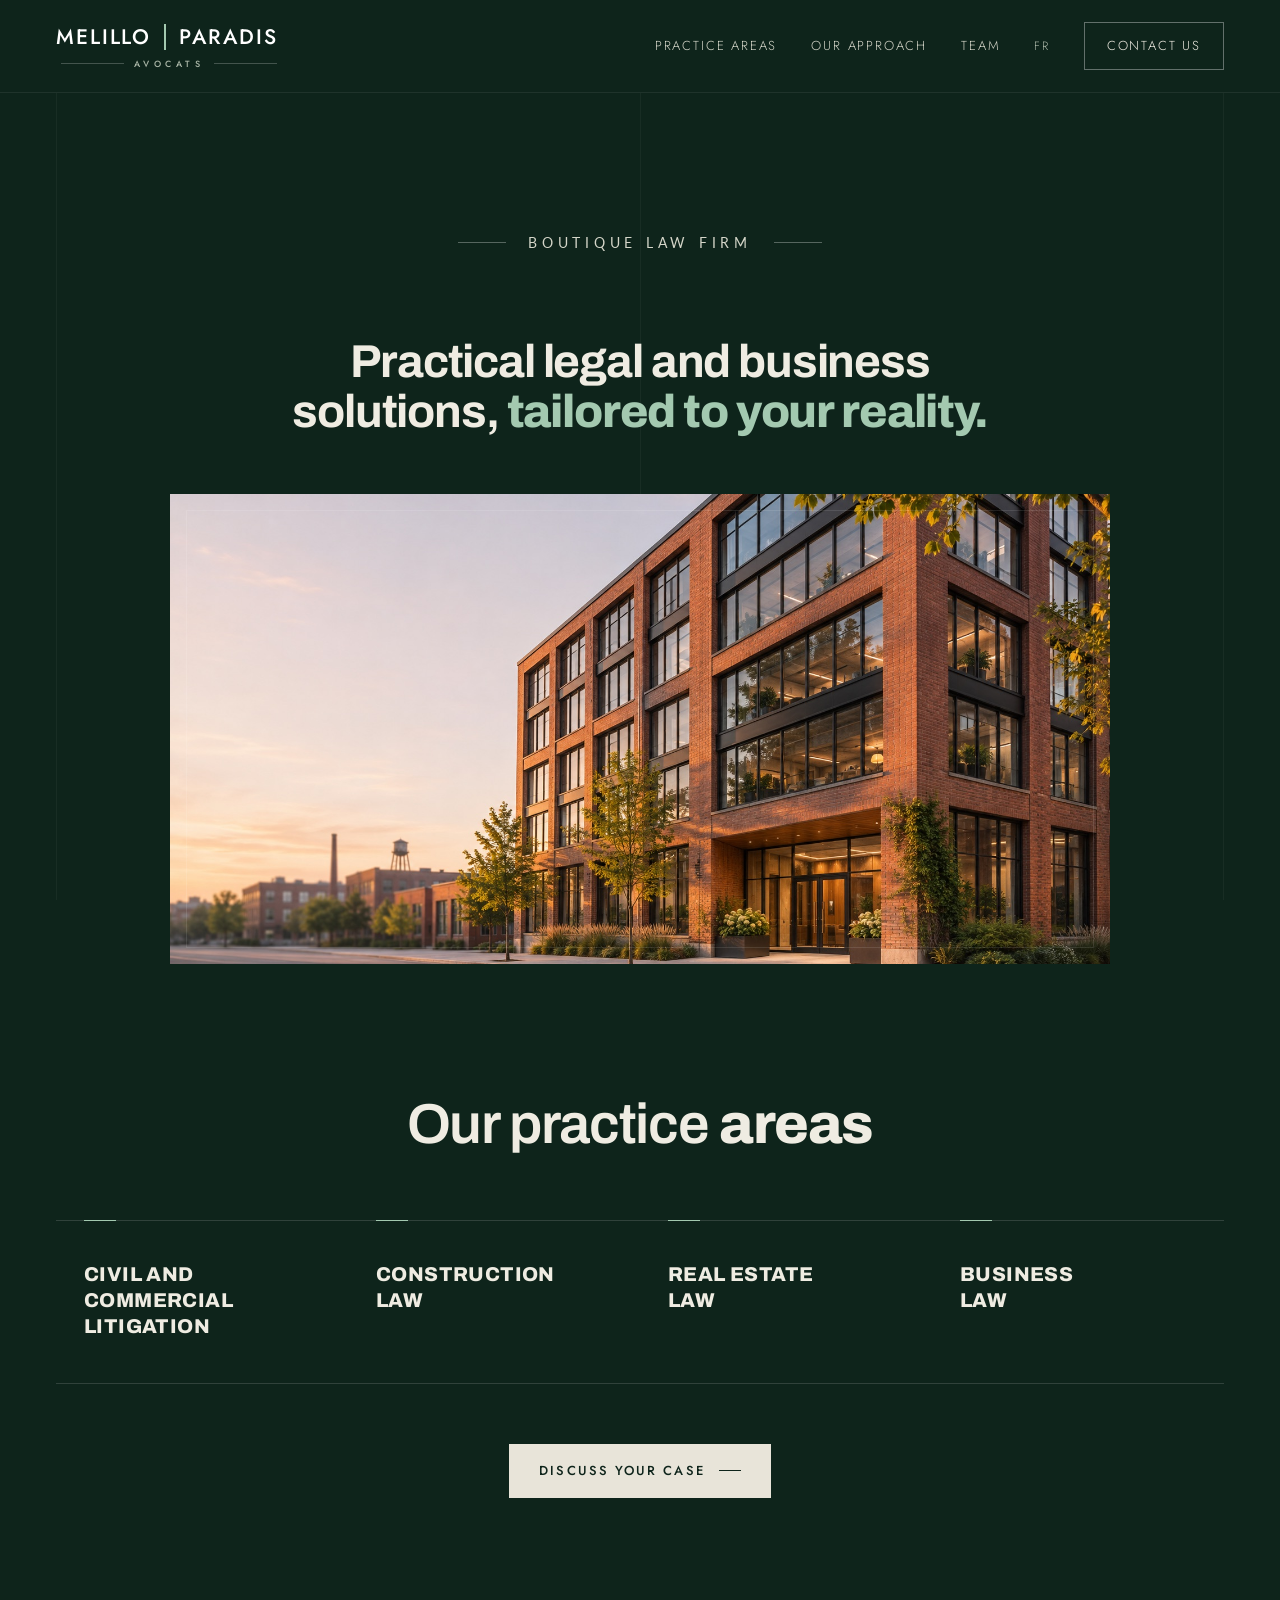
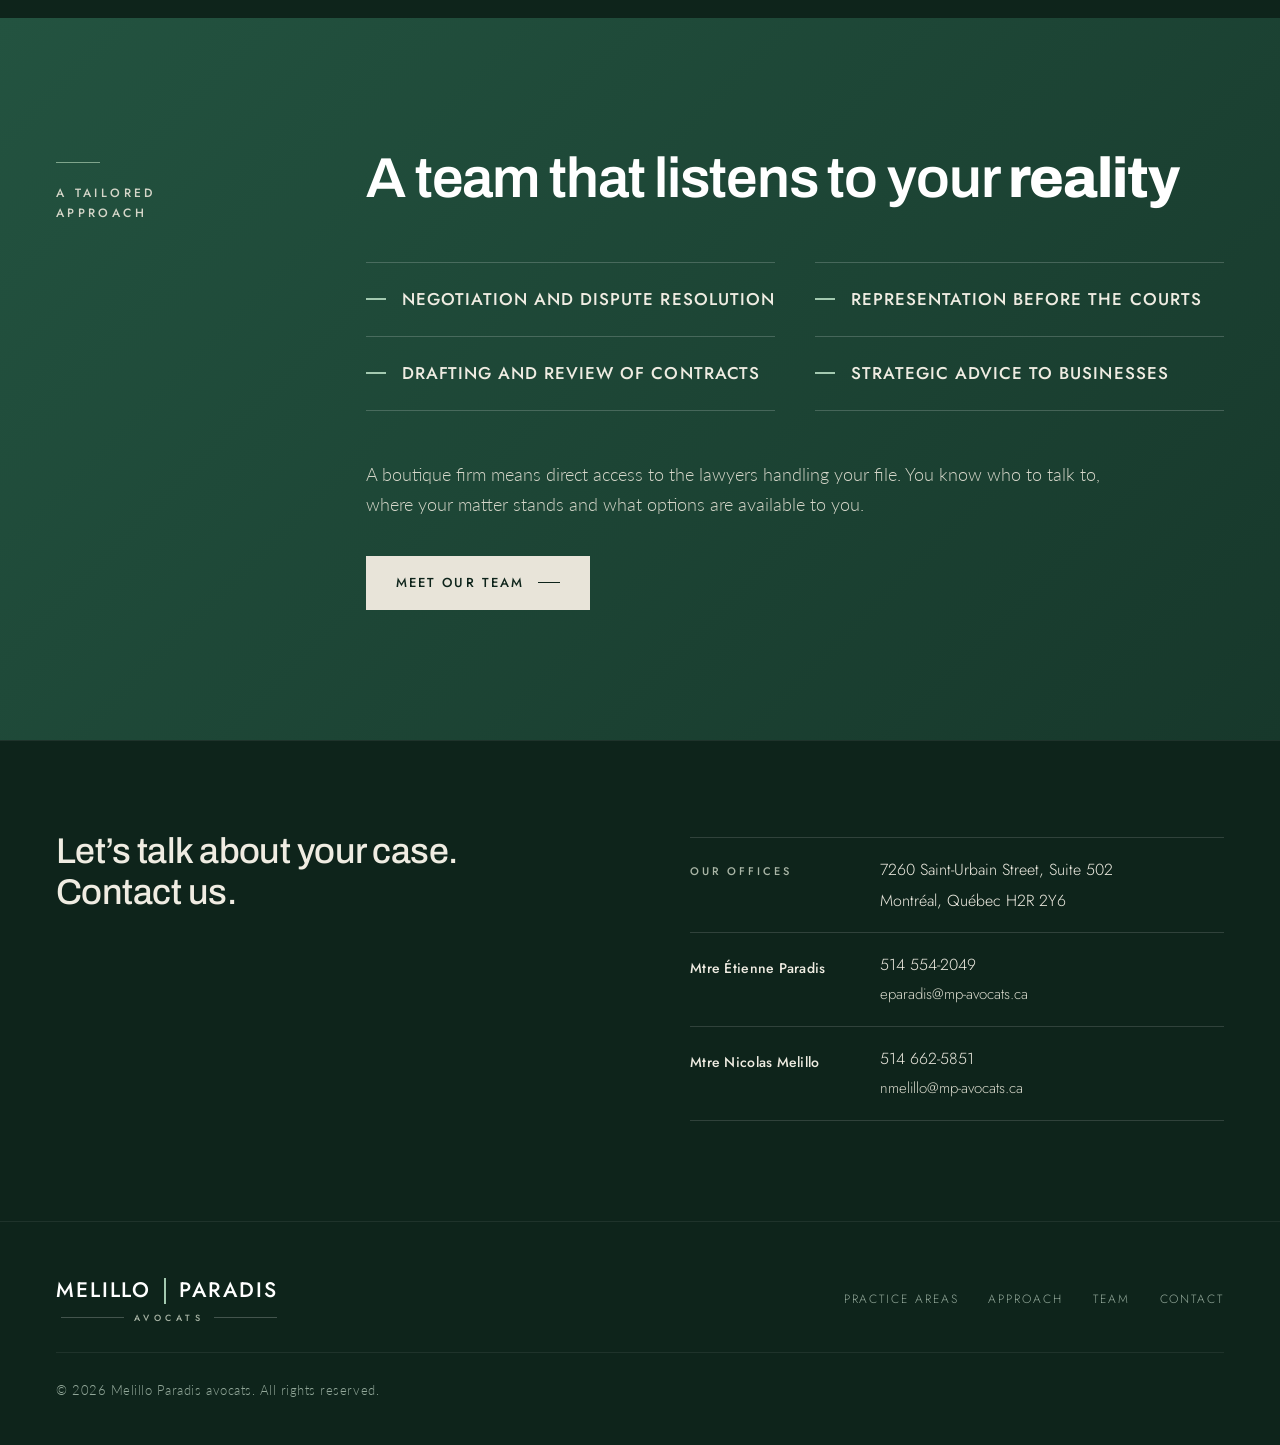
==== en/index.html @ 58f40eb3 "Site Melillo Paradis avocats" ====
<!doctype html>
<html lang="en-CA" class="js">
<head>
<meta charset="utf-8">
<meta name="viewport" content="width=device-width,initial-scale=1">
<title>Melillo Paradis avocats | Litigation, construction and real estate lawyers in Montréal</title>
<meta name="description" content="Boutique law firm serving Montréal, the North Shore and the Laurentians: civil and commercial litigation, construction, real estate and business law.">
<link rel="canonical" href="https://mp-avocats.ca/en/">
<link rel="alternate" hreflang="fr-CA" href="https://mp-avocats.ca/">
<link rel="alternate" hreflang="en-CA" href="https://mp-avocats.ca/en/">
<link rel="alternate" hreflang="x-default" href="https://mp-avocats.ca/">
<meta name="theme-color" content="#10271e">
<meta property="og:type" content="website">
<meta property="og:locale" content="en_CA">
<meta property="og:site_name" content="Melillo Paradis avocats">
<meta property="og:title" content="Melillo Paradis avocats | Litigation, construction and real estate lawyers in Montréal">
<meta property="og:description" content="Boutique law firm serving Montréal, the North Shore and the Laurentians: civil and commercial litigation, construction, real estate and business law.">
<meta property="og:url" content="https://mp-avocats.ca/en/">
<meta property="og:image" content="https://mp-avocats.ca/assets/immeuble-brique.jpg">
<meta name="twitter:card" content="summary_large_image">
<link rel="icon" href="/favicon.ico" sizes="48x48">
<link rel="icon" href="../assets/favicon.svg" type="image/svg+xml">
<link rel="icon" href="../assets/favicon-192.png" type="image/png" sizes="192x192">
<link rel="apple-touch-icon" href="../assets/apple-touch-icon.png">
<link rel="preconnect" href="https://fonts.googleapis.com">
<link rel="preconnect" href="https://fonts.gstatic.com" crossorigin>
<link href="https://fonts.googleapis.com/css2?family=Jost:wght@400;500;600&family=Lato:wght@300;400&family=Archivo:wdth,wght@62..125,400..900&display=swap" rel="stylesheet">
<link rel="stylesheet" href="../assets/style.css">
</head>
<body class="v-contraste">
<a class="skip" href="#contenu">Skip to content</a>
<div class="grid-lines" aria-hidden="true"><i></i><i></i><i></i><i></i><i></i></div>

<header class="site-header">
  <div class="wrap">
    <a class="wordmark" href="./" aria-label="Melillo Paradis avocats, home">
      <span class="wordmark__name" aria-hidden="true"><span><span class="wordmark__m">M</span>ELILLO</span><span class="wordmark__bar"></span><span>PARADIS</span></span>
      <span class="wordmark__profession" aria-hidden="true">AVOCATS</span>
    </a>
    <button class="menu-toggle" type="button" aria-expanded="false" aria-controls="nav-principale" aria-label="Open menu"><span></span><span></span></button>
    <nav id="nav-principale" aria-label="Main navigation">
      <a href="./#expertises">Practice areas</a>
      <a href="./#approche">Our approach</a>
      <a href="team.html">Team</a>
      <a class="lang-link" href="../" hreflang="fr" lang="fr" aria-label="Version française">FR</a>
      <a class="nav-cta" href="#contact">Contact us</a>
    </nav>
  </div>
</header>

<main id="contenu">
  <section class="hero wrap" aria-labelledby="hero-title">
    <span class="tag tag--center">Boutique law firm</span>
    <h1 id="hero-title">Practical legal and business solutions, <span class="serif">tailored to your reality.</span></h1>
    <div class="photo-slot hero-photo reveal"><img src="../assets/immeuble-brique.jpg" alt="Brick office building at sunset in Montréal" width="1672" height="941"></div>
  </section>

  <section class="practices wrap center" id="expertises" aria-labelledby="practices-title">
    <h2 id="practices-title">Our practice <span class="serif">areas</span></h2>
    <div class="cards">
      <article class="card reveal">
        <h3>Civil and<br>commercial litigation</h3>
      </article>
      <article class="card reveal">
        <h3>Construction<br>law</h3>
      </article>
      <article class="card reveal">
        <h3>Real estate<br>law</h3>
      </article>
      <article class="card reveal">
        <h3>Business<br>law</h3>
      </article>
    </div>
    <a class="btn" href="#contact">Discuss your case</a>
  </section>

  <section class="light" id="approche" aria-labelledby="approche-title">
    <div class="wrap split">
      <span class="eyebrow">A tailored<br>approach</span>
      <div class="reveal">
        <h2 id="approche-title">A team that listens to your <span class="serif">reality</span></h2>
        <ul>
          <li>Negotiation and dispute resolution</li>
          <li>Representation before the courts</li>
          <li>Drafting and review of contracts</li>
          <li>Strategic advice to businesses</li>
        </ul>
        <p>A boutique firm means direct access to the lawyers handling your file. You know who to talk to, where your matter stands and what options are available to you.</p>
        <a class="btn btn--dark" href="team.html">Meet our team</a>
      </div>
    </div>
  </section>

  <section class="contact contact--split" id="contact" aria-labelledby="contact-title">
    <div class="wrap">
      <div class="contact-lead">
        <h2 id="contact-title">Let’s talk about your case.<br>Contact us.</h2>
      </div>
      <dl class="coords-list coords-list--people">
        <div><dt>Our offices</dt><dd><span>7260 Saint-Urbain Street, Suite 502</span><span>Montréal, Québec H2R 2Y6</span></dd></div>
        <div><dt class="dt-name">Mtre Étienne Paradis</dt><dd><span>514 554-2049</span><a href="mailto:eparadis@mp-avocats.ca">eparadis@mp-avocats.ca</a></dd></div>
        <div><dt class="dt-name">Mtre Nicolas Melillo</dt><dd><span>514 662-5851</span><a href="mailto:nmelillo@mp-avocats.ca">nmelillo@mp-avocats.ca</a></dd></div>
      </dl>
    </div>
  </section>
</main>

<footer>
  <div class="wrap foot">
    <a class="wordmark" href="./" aria-label="Melillo Paradis avocats, home">
      <span class="wordmark__name" aria-hidden="true"><span><span class="wordmark__m">M</span>ELILLO</span><span class="wordmark__bar"></span><span>PARADIS</span></span>
      <span class="wordmark__profession" aria-hidden="true">AVOCATS</span>
    </a>
    <nav aria-label="Footer"><a href="./#expertises">Practice areas</a><a href="./#approche">Approach</a><a href="team.html">Team</a><a href="#contact">Contact</a></nav>
    <span>© <span data-year>2026</span> Melillo Paradis avocats. All rights reserved.</span>
  </div>
</footer>
<script>
// Animation d'apparition au défilement
if ('IntersectionObserver' in window) {
  const o = new IntersectionObserver(es => es.forEach(e => {
    if (e.isIntersecting) { e.target.classList.add('seen'); o.unobserve(e.target); }
  }), { threshold: .12 });
  document.querySelectorAll('.reveal').forEach(e => o.observe(e));
} else {
  document.documentElement.classList.remove('js');
}
// Menu mobile
const mt=document.querySelector('.menu-toggle');
if(mt){mt.addEventListener('click',()=>{const h=document.querySelector('.site-header');const o=h.classList.toggle('menu-open');mt.setAttribute('aria-expanded',o);mt.setAttribute('aria-label',o?'Close menu':'Open menu');});
document.querySelectorAll('#nav-principale a').forEach(a=>a.addEventListener('click',()=>{document.querySelector('.site-header').classList.remove('menu-open');mt.setAttribute('aria-expanded','false');}));}
document.querySelectorAll('[data-year]').forEach(e => e.textContent = new Date().getFullYear());
</script>
</body>
</html>
---- assets/style.css ----
/* Melillo Paradis avocats — version 2 (raffinée) */
:root{
  --forest:#0e241b;
  --forest-2:#132e23;
  --deep:#091a13;
  --accent:#3b674c;
  --accent-light:#7fa58c;
  --mint:#8fd1a8;
  --mist:#e9eee9;
  --ink:#14291f;
  --on-dark:#f3f6f2;
  --on-dark-soft:#cfdad2;
  --on-dark-muted:#a7bbad;
  --line:#ffffff24;
  --line-soft:#ffffff12;
  --jost:"Jost","Avenir Next","Helvetica Neue",Arial,sans-serif;
  --body:"Lato","Helvetica Neue",Arial,sans-serif;
  --ease:cubic-bezier(.2,.7,.2,1);
}
*{box-sizing:border-box}
html{scroll-behavior:smooth;-webkit-text-size-adjust:100%}
[id]{scroll-margin-top:100px}
body{margin:0;font-family:var(--body);font-weight:300;font-size:17px;line-height:1.7;background:var(--forest);color:var(--on-dark);position:relative;-webkit-font-smoothing:antialiased;text-rendering:optimizeLegibility}
::selection{background:var(--mint);color:var(--forest)}
a{color:inherit;text-decoration:none}
a:focus-visible,summary:focus-visible{outline:2px solid var(--mint);outline-offset:5px}
h1,h2,h3{margin:0;font-family:var(--jost);font-weight:300;line-height:1.1;text-wrap:balance}
p{margin:0 0 20px}
.wrap{width:min(1280px,calc(100% - 112px));margin:auto}
.skip{position:absolute;left:-999px;top:0;background:#fff;color:var(--forest);padding:10px 16px;z-index:20}
.skip:focus{left:12px;top:12px}

/* Lignes verticales en arrière-plan */
.grid-lines{position:fixed;inset:0;pointer-events:none;z-index:0;display:flex;justify-content:space-between;width:min(1280px,calc(100% - 112px));margin:auto}
.grid-lines i{width:1px;background:#ffffff0b}
main,footer,.site-header{position:relative;z-index:1}

/* Mot clé : contraste fin / gras */
.serif{color:var(--mint);font-weight:600}

/* ---------- En-tête ---------- */
.site-header{position:sticky;top:0;z-index:10;background:color-mix(in srgb,var(--forest) 86%,transparent);backdrop-filter:blur(14px) saturate(1.2);-webkit-backdrop-filter:blur(14px) saturate(1.2);border-bottom:1px solid var(--line-soft)}
.site-header .wrap{display:flex;align-items:center;justify-content:space-between;gap:30px;min-height:92px}
.wordmark{display:inline-flex;flex-direction:column;align-items:stretch;flex-shrink:0;color:#fff;transition:opacity .2s}
.wordmark:hover{opacity:.85}
.wordmark__name{display:flex;align-items:center;justify-content:center;gap:13px;font-family:var(--jost);font-size:21px;font-weight:500;line-height:1;letter-spacing:.09em;white-space:nowrap}
.wordmark__m{font-family:inherit}
.wordmark__bar{height:26px;width:2px;flex:0 0 2px;background:var(--mint)}
.wordmark__profession{display:flex;align-items:center;gap:10px;margin-top:9px;font-family:var(--jost);font-size:9px;font-weight:500;line-height:1;letter-spacing:.5em;color:var(--on-dark-muted);padding-left:.5em}
.wordmark__profession::before,.wordmark__profession::after{content:"";flex:1;height:1px;background:#ffffff38}
.site-header nav{display:flex;align-items:center;gap:34px;flex-wrap:wrap;font-family:var(--jost);font-size:13px;letter-spacing:.14em;text-transform:uppercase;color:var(--on-dark-soft)}
.site-header nav a{position:relative;padding:8px 0;transition:color .2s}
.site-header nav a:hover,.site-header nav a[aria-current]{color:#fff}
.site-header nav a:not(.nav-cta)::after{content:"";position:absolute;left:0;right:0;bottom:0;height:1px;background:var(--mint);transform:scaleX(0);transform-origin:left;transition:transform .35s var(--ease)}
.site-header nav a:not(.nav-cta):hover::after,.site-header nav a[aria-current]::after{transform:scaleX(1)}
.site-header .nav-cta{padding:12px 22px;border:1px solid var(--mint);color:var(--mint);transition:background .25s,color .25s}
.site-header .nav-cta:hover{background:var(--mint);color:var(--forest)}

/* ---------- Libellé avec ligne ---------- */
.tag{display:inline-flex;align-items:center;gap:16px;font-family:var(--jost);font-size:12px;font-weight:500;letter-spacing:.28em;text-transform:uppercase;color:var(--mint)}
.tag::before,.tag--center::after{content:"";width:44px;height:1px;background:var(--accent-light)}
.eyebrow{display:block;margin-bottom:18px;font-family:var(--jost);font-size:12px;font-weight:500;letter-spacing:.28em;text-transform:uppercase;color:var(--accent-light)}

/* ---------- Boutons ---------- */
.btn{display:inline-flex;align-items:center;justify-content:center;gap:14px;min-height:54px;padding:14px 30px;background:var(--mint);color:var(--forest);font-family:var(--jost);font-size:13px;font-weight:500;letter-spacing:.16em;text-transform:uppercase;transition:background .25s,color .25s}
.btn::after{content:"";width:22px;height:1px;background:currentColor;box-shadow:none;transition:width .3s var(--ease)}
.btn:hover{background:#fff}
.btn:hover::after{width:36px}
.btn--dark{background:var(--forest);color:var(--on-dark)}
.btn--dark:hover{background:var(--accent);color:#fff}
.center{text-align:center}

/* ---------- Emplacements photo ---------- */
.photo-slot{position:relative;display:grid;place-items:center;overflow:hidden;background:radial-gradient(120% 90% at 20% 0%,#24493a 0%,#14301f 45%,#0a1b14 100%);color:var(--on-dark-muted);text-align:center}
.photo-slot::before{content:"";position:absolute;inset:0;background:repeating-linear-gradient(90deg,#ffffff08 0 1px,transparent 1px 64px)}
.photo-slot::after{content:"";position:absolute;inset:16px;border:1px solid #ffffff1a;pointer-events:none}
.photo-slot img{position:absolute;inset:0;width:100%;height:100%;object-fit:cover}
.photo-slot span{position:relative;font-family:var(--jost);font-size:12px;letter-spacing:.24em;text-transform:uppercase}

/* ---------- Ouverture ---------- */
.hero{position:relative;padding:120px 0 0;text-align:center}
.hero::before{content:"";position:absolute;left:50%;top:-140px;width:min(1100px,120%);height:720px;transform:translateX(-50%);background:radial-gradient(closest-side,#8fd1a824,transparent 70%);pointer-events:none;z-index:-1}
.hero .tag{animation:enter .8s var(--ease) both}
.hero h1{max-width:1100px;margin:36px auto 72px;font-size:clamp(44px,7vw,100px);font-weight:300;line-height:1.04;letter-spacing:-.012em;animation:enter 1s .08s var(--ease) both}
.hero-photo{width:100%;aspect-ratio:16/7;margin:0 auto}

/* ---------- Domaines de pratique ---------- */
.practices{padding:130px 0 120px}
.practices h2{font-size:clamp(34px,4.4vw,62px);margin:24px 0 64px}
.cards{display:grid;grid-template-columns:repeat(4,minmax(0,1fr));gap:20px;text-align:left}
.card{display:flex;flex-direction:column;border:1px solid var(--line);padding:34px 28px 36px;background:#ffffff03;transition:border-color .3s,background .3s}
.card::before{content:"";display:block;width:32px;height:2px;margin-bottom:30px;background:var(--mint)}
.card:hover{border-color:var(--accent-light);background:#ffffff08}
.card h3{font-size:20px;font-weight:600;letter-spacing:.05em;text-transform:uppercase;margin-bottom:20px;line-height:1.3}
.card p{font-size:15px;line-height:1.65;color:var(--on-dark-muted);margin:0}
.card p:first-of-type{color:var(--on-dark);font-size:16px;margin-bottom:14px}
.practices .btn{margin-top:60px}
.js .cards .reveal:nth-child(2).seen{animation-delay:.08s}
.js .cards .reveal:nth-child(3).seen{animation-delay:.16s}
.js .cards .reveal:nth-child(4).seen{animation-delay:.24s}

/* ---------- Le cabinet ---------- */
.intro{display:grid;grid-template-columns:1.1fr 1fr;gap:110px;align-items:center;padding:130px 0;border-top:1px solid var(--line-soft)}
.intro h2{font-size:clamp(34px,4vw,58px);margin:24px 0 32px}
.intro p{color:var(--on-dark-soft);max-width:600px}
.intro .btn{margin-top:18px}
.framed{position:relative;max-width:440px;justify-self:center;width:100%}
.framed .photo-slot{aspect-ratio:8/9}
.framed::before{content:"";position:absolute;inset:22px -22px -22px 22px;border:1px solid var(--accent-light);opacity:.6}
.framed::after{content:"";position:absolute;left:-1px;top:-34px;width:2px;height:68px;background:var(--mint);z-index:1}

/* ---------- Section pâle ---------- */
.light{background:var(--mist);color:var(--ink);position:relative;z-index:1}
.split{display:grid;grid-template-columns:240px 1fr;gap:70px;padding:130px 0}
.split .eyebrow{color:var(--accent);line-height:1.7;padding-top:14px}
.split .eyebrow::before{content:"";display:block;width:44px;height:1px;margin-bottom:20px;background:var(--accent)}
.split h2{font-size:clamp(34px,4.4vw,62px);margin-bottom:52px;color:var(--forest)}
.split h2 .serif{color:var(--accent)}
.split ul{list-style:none;margin:0 0 48px;padding:0;display:grid;grid-template-columns:1fr 1fr;column-gap:40px}
.split li{display:flex;align-items:center;gap:16px;padding:22px 0;border-top:1px solid #10271e26;font-family:var(--jost);font-size:17px;font-weight:500;letter-spacing:.06em;text-transform:uppercase;color:var(--forest)}
.split li:nth-last-child(-n+2){border-bottom:1px solid #10271e26}
.split li::before{content:"";flex:0 0 20px;height:2px;background:var(--accent)}
.split p{color:#3c5146;max-width:760px;font-size:18px;font-weight:400;margin-bottom:36px}

/* ---------- Contact ---------- */
.contact{position:relative;padding:130px 0 120px;text-align:center;overflow:hidden}
.contact::before{content:"";position:absolute;left:50%;bottom:-260px;width:min(1000px,120%);height:560px;transform:translateX(-50%);background:radial-gradient(closest-side,#8fd1a81c,transparent 70%);pointer-events:none}
.contact .wrap{position:relative}
.contact h2{margin:28px auto 60px;font-size:clamp(32px,4vw,56px);font-weight:300;line-height:1.1}
.coords{display:grid;grid-template-columns:repeat(3,minmax(0,1fr));max-width:1040px;margin:0 auto;text-align:center;border:1px solid var(--line);background:#ffffff04}
.coords div{padding:36px 24px}
.coords div+div{border-left:1px solid var(--line)}
.coords h3{font-size:11px;font-weight:500;letter-spacing:.28em;text-transform:uppercase;color:var(--mint);margin-bottom:12px}
.coords p{margin:0;font-family:var(--jost);font-size:19px;font-weight:400;color:var(--on-dark)}
.coords a:hover{color:var(--mint)}

/* ---------- Pied de page ---------- */
footer{background:var(--deep);padding:56px 0 44px;font-size:13px;color:#93a89a;border-top:1px solid var(--line-soft)}
.foot{display:grid;grid-template-columns:auto 1fr;align-items:center;gap:30px 40px}
.foot nav{display:flex;justify-content:flex-end;gap:30px;flex-wrap:wrap;font-family:var(--jost);text-transform:uppercase;letter-spacing:.16em;font-size:12px}
.foot>span{grid-column:1/-1;padding-top:26px;border-top:1px solid var(--line-soft);letter-spacing:.04em}
.foot a{transition:color .2s}
.foot nav a:hover{color:var(--mint)}

/* ---------- Page Équipe ---------- */
.team-hero{position:relative;padding:120px 0 90px;text-align:center}
.team-hero::before{content:"";position:absolute;left:50%;top:-140px;width:min(1000px,120%);height:640px;transform:translateX(-50%);background:radial-gradient(closest-side,#8fd1a820,transparent 70%);pointer-events:none;z-index:-1}
.team-hero h1{margin:36px auto 28px;font-size:clamp(44px,6.6vw,94px);font-weight:300;letter-spacing:-.012em;line-height:1.04;animation:enter 1s .08s var(--ease) both}
.team-hero p{color:var(--on-dark-muted);font-size:19px;max-width:620px;margin:0 auto}
.people{display:grid;grid-template-columns:repeat(auto-fit,minmax(min(100%,340px),1fr));gap:28px;padding:10px 0 130px}
.person{border:1px solid var(--line);padding:22px 22px 30px;background:#ffffff03;transition:border-color .3s}
.person:hover{border-color:var(--accent-light)}
.person .photo-slot{aspect-ratio:4/4.3;margin-bottom:30px}
.person .photo-slot b{position:relative;display:block;font-family:var(--jost);font-size:120px;font-weight:300;color:#ffffff2b;line-height:1;margin-bottom:10px}
.person h2{font-size:28px;font-weight:600;text-transform:uppercase;letter-spacing:.04em;margin:0 8px 8px}
.person .role{font-family:var(--jost);font-size:12px;font-weight:500;letter-spacing:.24em;text-transform:uppercase;color:var(--mint);margin:0 8px 16px}
.person>p:not(.role){margin:0 8px 18px;color:var(--on-dark-soft)}
.person details{border-top:1px solid var(--line);padding:18px 8px 0;margin-top:10px}
.person summary{cursor:pointer;list-style:none;display:flex;justify-content:space-between;align-items:center;font-family:var(--jost);font-size:13px;letter-spacing:.16em;text-transform:uppercase}
.person summary::-webkit-details-marker{display:none}
.person summary::after{content:"+";font-size:22px;font-weight:300;line-height:1;color:var(--mint);transition:transform .25s}
.person details[open] summary::after{transform:rotate(45deg)}
.person details p{margin:14px 0 0;color:var(--on-dark-muted);font-size:15px}

/* ---------- 404 ---------- */
.notfound{min-height:100vh;display:flex;flex-direction:column}
.notfound>.site-header{display:flex;align-items:center;justify-content:space-between;min-height:92px;position:static;background:none;border:0;backdrop-filter:none}
.notfound main{flex:1;display:grid;place-items:center;text-align:center;padding:60px 0}
.notfound h1{font-size:clamp(40px,6vw,72px);font-weight:300;text-transform:uppercase;margin-bottom:20px}
.notfound .cta{display:inline-flex;min-height:54px;padding:14px 30px;margin-top:14px;background:var(--mint);color:var(--forest);align-items:center;font-family:var(--jost);font-weight:500;text-transform:uppercase;letter-spacing:.16em;font-size:13px}

/* ---------- Animations ---------- */
.js .reveal{opacity:0}
.reveal.seen{animation:enter .9s var(--ease) both}
@keyframes enter{from{opacity:0;transform:translateY(24px)}to{opacity:1;transform:none}}

/* ---------- Adaptatif ---------- */
@media(max-width:1100px){
  .cards{grid-template-columns:repeat(2,minmax(0,1fr))}
  .intro{gap:70px}
  .site-header nav{gap:24px}
}
@media(max-width:900px){
  .wrap,.grid-lines{width:calc(100% - 56px)}
  .intro{grid-template-columns:1fr;gap:80px;padding:100px 0}
  .framed{max-width:400px;justify-self:start;margin-right:22px}
  .split{grid-template-columns:1fr;gap:24px;padding:90px 0}
  .coords{grid-template-columns:1fr}
  .coords div{padding:26px 20px}
  .coords div+div{border-left:0;border-top:1px solid var(--line)}
  .site-header .wrap{flex-direction:column;align-items:flex-start;gap:16px;padding:20px 0 14px;min-height:0}
  .site-header{position:static}
  .site-header nav{gap:6px 22px;font-size:12px;letter-spacing:.12em}
  .site-header .nav-cta{padding:8px 0;border:0}
}
@media(max-width:760px){
  .hero{padding-top:70px}.hero h1{margin:28px auto 48px}
  .hero-photo{aspect-ratio:4/3}
  .practices{padding:90px 0}.practices h2{margin-bottom:44px}
  .contact{padding:90px 0 80px}.contact h2{margin-bottom:44px}
  .team-hero{padding:70px 0 60px}
  .grid-lines i:nth-child(even){display:none}
  .split ul{grid-template-columns:1fr}
  .split li:nth-last-child(2){border-bottom:0}
  .foot{grid-template-columns:1fr}
  .foot nav{justify-content:flex-start;gap:12px 24px}
}
@media(max-width:560px){
  .wrap,.grid-lines{width:calc(100% - 36px)}
  .cards{grid-template-columns:1fr}
  .tag{font-size:11px;gap:10px;letter-spacing:.22em}.tag::before,.tag--center::after{width:24px}
  .btn{padding:14px 22px;letter-spacing:.12em}
}
@media(prefers-reduced-motion:reduce){
  html{scroll-behavior:auto}
  *,*::before,*::after{animation:none!important;transition:none!important}
  .js .reveal{opacity:1}
}

/* ================= VERSION E — calme (inspirée des recettes « éditorial / minimaliste » de garden-skills) =================
   Principes repris : presque pas de mouvement, angles droits, aucune ombre, lignes fines,
   petites étiquettes espacées, palette restreinte (forêt, sauge, papier crème). */
:root{--on-dark:#efece2;--on-dark-soft:#d5d6c9;--on-dark-muted:#a9b5a6;--paper:#e8e4d9}

/* Mouvement : un simple fondu, rien qui glisse */
.hero::before,.team-hero::before,.contact::before{display:none}
.hero .tag,.hero h1,.team-hero h1{animation:none}
.reveal.seen{animation:fade .7s ease-out both}
.js .cards .reveal.seen{animation-delay:0s}
@keyframes fade{from{opacity:0}to{opacity:1}}
.btn::after,.btn:hover::after{width:22px;transition:none}

/* Titres comme la première version */
.hero h1{font-size:clamp(40px,6.2vw,88px);line-height:1.04;letter-spacing:.01em;text-transform:uppercase;max-width:1100px}
.team-hero h1{font-size:clamp(40px,6vw,84px);letter-spacing:.01em;text-transform:uppercase}
.contact h2{font-size:clamp(30px,3.6vw,50px);line-height:1.06;text-transform:uppercase}

/* Surfaces plates */
.site-header{background:var(--forest);backdrop-filter:none;-webkit-backdrop-filter:none}
.photo-slot{background:#16332699}
.photo-slot::before{display:none}
.btn{background:var(--paper);color:var(--forest)}
.btn:hover{background:var(--mint)}
.btn--dark{background:var(--forest);color:var(--paper)}
.btn--dark:hover{background:var(--accent);color:#fff}

/* Domaines : quatre colonnes posées sur les lignes du fond, sans boîtes */
.practices h2{margin-top:0}
.cards{gap:0;border-top:1px solid var(--line);border-bottom:1px solid var(--line)}
.card{position:relative;border:0;background:none;padding:44px 28px 48px}
.card::before{position:absolute;top:-1px;left:28px;width:32px;height:1px;margin:0}
.card:hover{background:none}
.card h3{transition:color .25s}
.card:hover h3{color:var(--mint)}

/* Le cabinet : cadre simple */
.framed::after{display:none}
.framed::before{inset:18px -18px -18px 18px;opacity:.45}

/* Notre approche : papier crème */
.light{background:var(--paper)}
.split p{color:#3d4a41}

/* Coordonnées : lignes fines seulement */
.coords{background:none;border-left:0;border-right:0}
.person{background:none}
footer{background:var(--forest)}
@media(max-width:1100px){.card{padding:36px 22px 40px}.card::before{left:22px}.cards .card:nth-child(-n+2){border-bottom:1px solid var(--line)}}
@media(max-width:560px){.card{padding:32px 4px 34px}.card::before{left:4px}.cards .card:nth-child(-n+3){border-bottom:1px solid var(--line)}}

/* ---- Moins de lignes dans le fond : 3 au lieu de 5 ---- */
.grid-lines i:nth-child(even){display:none}

/* ---- Typo des titres : solide, affirmée (le logo et le menu restent en Jost) ---- */
:root{--display:"Archivo",var(--jost)}
main h1,main h2,main h3{font-family:var(--display)}
/* Option 1 (défaut) : Archivo gras, majuscules */
.hero h1,.team-hero h1{font-weight:700;letter-spacing:-.015em;line-height:1.02;font-size:clamp(38px,5.9vw,84px)}
.contact h2{font-weight:700;letter-spacing:-.01em}
main .serif{font-weight:800}
main h2{font-weight:600;letter-spacing:-.02em}
.card h3,.person h2{font-weight:800;letter-spacing:.02em}
.card h3{font-size:18px}
/* Option 2 : Barlow Condensed, hautes majuscules serrées */
.t2{--display:"Barlow Condensed",var(--jost)}
.t2 .hero h1,.t2 .team-hero h1{font-weight:600;letter-spacing:.005em;line-height:.98;font-size:clamp(50px,8.4vw,124px);max-width:none}
.t2 main .serif{font-weight:700}
.t2 main h2{font-weight:500;letter-spacing:0;text-transform:uppercase;font-size:clamp(38px,5vw,72px);line-height:1}
.t2 .contact h2{font-weight:600}
.t2 .card h3{font-weight:700;font-size:25px;letter-spacing:.03em;line-height:1.1}
/* Option 3 : Archivo large, très carrée */
.t3 main h1,.t3 main h2,.t3 main h3{font-stretch:125%}
.t3 .hero h1,.t3 .team-hero h1{font-weight:700;letter-spacing:-.02em;font-size:clamp(32px,4.9vw,70px);line-height:1.08;max-width:none}
.t3 main h2{font-size:clamp(28px,3.4vw,48px);font-weight:600}
.t3 .card h3{font-size:15px;letter-spacing:.03em}

/* ---- Titre d'accueil un peu plus petit, étiquette plus visible ---- */
.hero h1,.team-hero h1{font-size:clamp(34px,5vw,70px)}
.hero .tag,.team-hero .tag{font-size:15px;font-weight:600;letter-spacing:.3em;color:var(--mint);gap:20px}
.hero .tag::before,.hero .tag::after,.team-hero .tag::before,.team-hero .tag::after{width:56px;background:var(--mint)}
@media(max-width:560px){.hero .tag,.team-hero .tag{font-size:12px;letter-spacing:.22em;gap:12px}.hero .tag::before,.hero .tag::after,.team-hero .tag::before,.team-hero .tag::after{width:22px}}

/* ---- Moins de vert pâle : seulement le mot clé du titre d'accueil, en plus doux ---- */
:root{--mint:#a3c9b0}
main h2 .serif,.split h2 .serif{color:inherit}
.hero .tag,.team-hero .tag{color:var(--on-dark)}
.hero .tag::before,.hero .tag::after,.team-hero .tag::before,.team-hero .tag::after{background:var(--accent-light)}
.tag{color:var(--on-dark-muted)}
.coords h3,.person .role{color:var(--on-dark-muted)}
.site-header .nav-cta{border-color:#ffffff59;color:var(--on-dark)}
.site-header .nav-cta:hover{background:var(--paper);color:var(--forest)}
.btn:hover{background:#fff}
.card:hover h3{color:var(--on-dark)}
.card{transition:background .25s}
.card:hover{background:#ffffff06}

/* ---- Contact : phrase à gauche, coordonnées à droite ---- */
.contact--split{text-align:left;padding:120px 0 130px;border-top:1px solid var(--line-soft)}
.contact--split .wrap{display:grid;grid-template-columns:1fr 1fr;gap:100px;align-items:start}
.contact--split h2{margin:0 0 26px;font-size:clamp(30px,3.4vw,46px);font-weight:500;line-height:1.15;letter-spacing:-.015em;text-transform:none}
.contact-lead p{max-width:440px;margin:0;color:var(--on-dark-muted)}
.coords-list{margin:6px 0 0;border-top:1px solid var(--line)}
.coords-list div{display:grid;grid-template-columns:150px 1fr;align-items:baseline;padding:26px 0;border-bottom:1px solid var(--line)}
.coords-list dt{font-family:var(--jost);font-size:11px;font-weight:500;letter-spacing:.26em;text-transform:uppercase;color:var(--on-dark-muted)}
.coords-list dd{margin:0;font-family:var(--jost);font-size:20px;color:var(--on-dark)}
.coords-list a:hover{color:var(--mint)}
@media(max-width:900px){.contact--split{padding:90px 0}.contact--split .wrap{grid-template-columns:1fr;gap:44px}}
@media(max-width:560px){.coords-list div{grid-template-columns:1fr;gap:6px;padding:20px 0}}

/* Survol des domaines : le titre change de couleur (comme avant) */
.card:hover{background:none}
.card:hover h3{color:var(--mint)}

/* ---- Notre approche : bande verte (comme les versions précédentes) au lieu du papier crème ---- */
.light{background:linear-gradient(135deg,#235340,#17382b);color:var(--on-dark)}
.split .eyebrow{color:var(--on-dark-soft)}
.split .eyebrow::before{background:var(--accent-light)}
.split h2{color:#fff}
.split li{color:var(--on-dark);border-top-color:#ffffff30}
.split li:nth-last-child(-n+2){border-bottom-color:#ffffff30}
.split li::before{background:var(--mint)}
.split p{color:var(--on-dark-soft);font-weight:300}
.btn--dark{background:var(--paper);color:var(--forest)}
.btn--dark:hover{background:#fff;color:var(--forest)}
@media(max-width:760px){.split li:nth-last-child(2){border-bottom:0}}

/* ---- Étiquette du haut : une autre écriture (Marcellus, capitales classiques) et plus d'air ---- */
.hero .tag,.team-hero .tag{font-family:"Marcellus",Georgia,serif;font-size:19px;font-weight:400;letter-spacing:.24em;gap:24px}
.hero .tag::before,.hero .tag::after,.team-hero .tag::before,.team-hero .tag::after{width:64px}
.hero h1,.team-hero h1{margin-top:64px}
.hero{padding-top:110px}
@media(max-width:760px){.hero h1,.team-hero h1{margin-top:44px}}
@media(max-width:560px){.hero .tag,.team-hero .tag{font-size:13px;letter-spacing:.18em;gap:12px}.hero .tag::before,.hero .tag::after,.team-hero .tag::before,.team-hero .tag::after{width:20px}}

/* ---- Étiquette du haut : neutre, simple (Lato fin, espacé) ---- */
.hero .tag,.team-hero .tag{font-family:var(--body);font-size:15px;font-weight:400;letter-spacing:.34em;gap:22px;color:var(--on-dark-soft)}
.hero .tag::before,.hero .tag::after,.team-hero .tag::before,.team-hero .tag::after{width:48px;background:#ffffff4d}
.hero h1,.team-hero h1{margin-top:56px}
@media(max-width:760px){.hero h1,.team-hero h1{margin-top:40px}}
@media(max-width:560px){.hero .tag,.team-hero .tag{font-size:11px;letter-spacing:.24em;gap:12px}.hero .tag::before,.hero .tag::after,.team-hero .tag::before,.team-hero .tag::after{width:20px}}

/* ---- Étiquette du haut : en minuscules, avec plus d'espace autour ---- */
.hero .tag,.team-hero .tag{text-transform:none;font-size:20px;font-weight:300;letter-spacing:.06em}
.hero{padding-top:130px}
.hero h1,.team-hero h1{margin-top:84px}
@media(max-width:760px){.hero{padding-top:80px}.hero h1,.team-hero h1{margin-top:56px}}
@media(max-width:560px){.hero .tag,.team-hero .tag{font-size:16px;letter-spacing:.04em}}

/* ---- L'inverse : étiquette en majuscules, titre d'accueil en minuscules ---- */
.hero .tag,.team-hero .tag{text-transform:uppercase;font-size:14px;font-weight:400;letter-spacing:.34em}
.hero h1,.team-hero h1{text-transform:none;font-size:clamp(38px,5.6vw,80px);letter-spacing:-.025em;line-height:1.04}
@media(max-width:560px){.hero .tag,.team-hero .tag{font-size:11px;letter-spacing:.24em}}

/* Domaines : titres seuls, sans texte en dessous */
.card h3{margin-bottom:0;font-size:20px}
.card{padding-top:40px;padding-bottom:44px}

/* Sous l'étiquette : deuxième ligne, fine et en minuscules */
.hero-sub{margin:18px 0 0;font-family:var(--body);font-size:19px;font-weight:300;letter-spacing:.04em;color:var(--on-dark-soft)}
.hero .hero-sub+h1{margin-top:64px}
@media(max-width:760px){.hero .hero-sub+h1{margin-top:44px}}
@media(max-width:560px){.hero-sub{font-size:16px;margin-top:12px}}

/* Titre d'accueil plus long : un peu plus petit, sur deux ou trois lignes équilibrées */
.hero h1{font-size:clamp(32px,4.5vw,64px);max-width:1040px;margin-left:auto;margin-right:auto;line-height:1.08}

/* Photo d'accueil : légère teinte verte pour s'harmoniser au site */
.hero-photo img{filter:saturate(.75) contrast(1.02)}
.hero-photo::before{display:block;z-index:1;background:linear-gradient(180deg,#0e241b33,#0e241b14 40%,#0e241b59)}
.hero-photo::after{z-index:2}

/* ---- Titre d'accueil plus petit, photo moins haute et moins large ---- */
.hero h1{font-size:clamp(28px,3.6vw,50px);max-width:900px;margin-bottom:56px}
.hero-photo{width:min(1000px,100%);aspect-ratio:16/6;margin:0 auto}
@media(max-width:760px){.hero-photo{aspect-ratio:16/9}}

.hero-photo img{filter:none}
.hero-photo::before{display:none}

/* Photo d'accueil : cadrer sur les visages */
.hero-photo{aspect-ratio:16/7.5}
.hero-photo img{object-position:center 28%}
@media(max-width:760px){.hero-photo{aspect-ratio:16/10}}

/* Photo d'accueil plus petite */
.hero-photo{width:min(760px,100%);aspect-ratio:16/8.5}
@media(max-width:760px){.hero-photo{aspect-ratio:16/10}}

.hero-photo img{object-position:center 45%}

/* Photo d accueil : plus grande */
.hero-photo{width:min(1080px,100%);aspect-ratio:16/8}
@media(max-width:760px){.hero-photo{aspect-ratio:16/10}}
.hero-photo{width:min(940px,100%)}
.hero-photo img{object-position:center 40%}

/* ---- Contact : carte hybride, image à gauche, coordonnées à droite ---- */
.contact--card{padding:110px 0 120px;text-align:left;border-top:0}
.contact-card{display:grid;grid-template-columns:1fr 1fr;border:1px solid var(--line);background:#ffffff05}
.contact-card__img{position:relative;min-height:100%;overflow:hidden}
.contact-card__img img{position:absolute;inset:0;width:100%;height:100%;object-fit:cover}
.contact-card__body{padding:56px 56px 60px}
.contact-card__body h2{margin:22px 0 16px;font-size:clamp(30px,3.2vw,44px);font-weight:600;letter-spacing:-.02em;text-transform:none;line-height:1.1}
.contact-card__lead{margin:0 0 30px;color:var(--on-dark-soft);max-width:440px}
.contact-card .coords-list{margin:0 0 36px}
.contact-card .coords-list div{grid-template-columns:120px 1fr;padding:18px 0}
.contact-card .coords-list dd{font-size:18px}
@media(max-width:900px){.contact-card{grid-template-columns:1fr}.contact-card__img{min-height:0;aspect-ratio:16/9}.contact-card__body{padding:40px 28px 44px}.contact--card{padding:80px 0}}
@media(max-width:560px){.contact-card .coords-list div{grid-template-columns:1fr;gap:4px}}

/* ---- Contact : un bloc par associé ---- */
.coords-list--people div{grid-template-columns:190px 1fr;align-items:start}
.coords-list--people dt{padding-top:6px}
.coords-list--people dd{display:flex;flex-direction:column;gap:4px;font-size:18px}
.coords-list--people dd a{width:fit-content;border-bottom:1px solid transparent;transition:border-color .2s,color .2s}
.coords-list--people dd a:hover{color:var(--mint);border-color:var(--mint)}
.coords-list--people dd a[href^="mailto"]{font-size:16px;color:var(--on-dark-soft)}
@media(max-width:560px){.coords-list--people div{grid-template-columns:1fr}}

/* ---- Équipe : coordonnées et biographie ---- */
.person__contact{font-family:var(--jost);font-size:15px;line-height:1.7}
.person__contact a{color:var(--on-dark);border-bottom:1px solid #ffffff30}
.person__contact a:hover{color:var(--mint);border-color:var(--mint)}
.person__lead{color:var(--on-dark-soft)}
.person__bio p{margin:14px 0 0;color:var(--on-dark-muted);font-size:15px}
.person__bio p:first-child{margin-top:0;color:var(--on-dark-soft)}
.person details .person__bio p:first-child{margin-top:16px}

/* Bio : tous les paragraphes de la même couleur */
.person__bio p,.person__bio p:first-child{color:var(--on-dark-soft)}
.person details .person__bio p{color:var(--on-dark-soft)}

/* Tél. et courriel : pas de soulignement ni de vert au survol, juste un léger éclaircissement */
.coords-list--people dd a,.coords-list--people dd a:hover,.person__contact a,.person__contact a:hover{border-bottom:0;color:inherit}
.coords-list--people dd a,.person__contact a{transition:opacity .2s}
.coords-list--people dd a:hover,.person__contact a:hover{opacity:.7}
.coords-list--people dd a[href^="mailto"]{color:var(--on-dark-soft)}


/* Équipe : aucun effet au survol d une fiche */
.person:hover{border-color:var(--line)}

/* Contact : un peu plus compact */
.contact--split{padding:90px 0 100px}
.contact--split h2{font-size:clamp(26px,2.8vw,38px)}
.coords-list--people div{padding:18px 0}
.coords-list--people dd{font-size:16px}
.coords-list--people dd a[href^="mailto"]{font-size:15px}
@media(max-width:900px){.contact--split{padding:70px 0}}

/* LinkedIn : petite icône + mot */
a.linkedin{display:inline-flex;align-items:center;gap:7px;margin-top:6px;font-family:var(--jost);font-size:12px;letter-spacing:.14em;text-transform:uppercase;color:var(--on-dark-muted);transition:opacity .2s}
a.linkedin svg{flex:0 0 auto}
a.linkedin:hover{opacity:.7}
.person__contact a.linkedin,.coords-list--people dd a.linkedin{color:var(--on-dark-muted);border:0}

/* « Me » (Maître) : garder la casse normale dans les noms */
.person h2{text-transform:none;letter-spacing:-.01em}
.coords-list dt.dt-name{text-transform:none;letter-spacing:.02em;font-size:14px;color:var(--on-dark)}

/* ================= Mobile ================= */
.menu-toggle{display:none}
@media(max-width:900px){
  /* En-tête compact : logo plus petit + bouton menu */
  .site-header{position:sticky;top:0}
  .site-header .wrap{flex-direction:row;flex-wrap:wrap;align-items:center;justify-content:space-between;gap:0;padding:14px 0;min-height:0}
  .site-header .wordmark__name{font-size:15px;gap:9px}
  .site-header .wordmark__bar{height:19px}
  .site-header .wordmark__profession{font-size:7px;margin-top:6px;gap:7px}
  .menu-toggle{display:flex;flex-direction:column;justify-content:center;gap:6px;width:40px;height:40px;padding:0 9px;background:none;border:1px solid var(--line);cursor:pointer}
  .menu-toggle span{display:block;height:1.5px;background:var(--on-dark);transition:transform .25s}
  .menu-open .menu-toggle span:first-child{transform:translateY(3.75px) rotate(45deg)}
  .menu-open .menu-toggle span:last-child{transform:translateY(-3.75px) rotate(-45deg)}
  .site-header nav{display:none;width:100%;flex-direction:column;align-items:flex-start;gap:0;margin-top:14px;border-top:1px solid var(--line-soft)}
  .menu-open nav{display:flex}
  .site-header nav a,.site-header .nav-cta{width:100%;padding:14px 0;border:0;border-bottom:1px solid var(--line-soft);font-size:13px}
  .site-header nav a:not(.nav-cta)::after{display:none}
  .site-header .nav-cta:hover{background:none;color:var(--on-dark)}
  /* Pied de page */
  footer .wordmark__name{font-size:15px;gap:9px}
  footer .wordmark__bar{height:19px}
  footer .wordmark__profession{font-size:7px;margin-top:6px}
  /* Moins d'espace vertical */
  .hero{padding-top:56px}
  .practices{padding:70px 0 80px}
  .split{padding:70px 0}
}
@media(max-width:560px){
  .hero h1{font-size:28px;margin-bottom:36px}
  .practices h2,.split h2{font-size:30px}
  .split ul{margin-bottom:32px}
  .split li{font-size:14px;padding:16px 0}
  .split p{font-size:16px}
  .person{padding:16px 16px 24px}
  .person h2{font-size:24px;margin-left:4px}
  .person .role,.person>p:not(.role),.person details{margin-left:4px;margin-right:4px}
}

/* ---- Contact : cartes claires et faciles à lire ---- */
.contact-cards{display:grid;grid-template-columns:1fr 1fr;gap:16px}
.ccard{display:flex;flex-direction:column;align-items:flex-start;gap:4px;padding:24px 24px 26px;border:1px solid var(--line);background:#ffffff05}
.ccard--office{grid-column:1/-1}
.ccard p{margin:0}
.ccard__label{font-family:var(--jost);font-size:11px;font-weight:500;letter-spacing:.22em;text-transform:uppercase;color:var(--on-dark-muted)}
.ccard--office .ccard__label{margin-bottom:8px}
.ccard__addr{font-family:var(--jost);font-size:17px;line-height:1.5;color:var(--on-dark)}
.ccard__name{font-family:var(--display,var(--jost));font-size:19px;font-weight:600;color:var(--on-dark)}
.ccard__role{font-family:var(--jost);font-size:11px;letter-spacing:.18em;text-transform:uppercase;color:var(--on-dark-muted);margin-bottom:12px!important}
.ccard__line{font-family:var(--jost);font-size:16px;color:var(--on-dark)}
.ccard__line .ccard__label{font-size:10px;margin-right:6px}
.ccard__mail{font-family:var(--jost);font-size:15px;color:var(--on-dark-soft);word-break:break-all;transition:opacity .2s}
.ccard__mail:hover,.ccard__link:hover{opacity:.7}
.ccard__link{margin-top:12px;font-family:var(--jost);font-size:12px;letter-spacing:.16em;text-transform:uppercase;color:var(--on-dark-soft);border-bottom:1px solid var(--line);padding-bottom:2px;transition:opacity .2s}
.ccard a.linkedin{margin-top:10px}
@media(max-width:560px){.contact-cards{grid-template-columns:1fr}.ccard{padding:20px}}

/* Contact sur mobile : plus compact */
@media(max-width:760px){
  .contact--split{padding:56px 0 64px}
  .contact--split .wrap{gap:24px}
  .contact--split h2{font-size:24px}
  .coords-list--people div{grid-template-columns:1fr;gap:4px;padding:14px 0}
  .coords-list--people dt{padding-top:0}
  .coords-list--people dd{font-size:15px;gap:2px}
  .coords-list--people dd a[href^="mailto"]{font-size:14px}
  .coords-list dt.dt-name{font-size:13px}
}

/* « Biographie » : même écriture qu'avant, mais en vert pour ressortir du texte */
.person summary{color:var(--mint)}

/* ---- Domaines : une phrase sous chaque titre ---- */
.cards .card p{margin:14px 0 0;font-size:15px;line-height:1.6;color:var(--on-dark-muted)}

/* ---- Lien de langue (FR / EN) ---- */
.site-header .lang-link{font-size:12px;letter-spacing:.14em;color:var(--on-dark-muted);border:0}
.site-header .lang-link:hover{color:var(--on-dark)}
.site-header .lang-link::after{display:none}

/* ---- Questions fréquentes ---- */
.faq{display:grid;grid-template-columns:1fr 1.4fr;gap:90px;padding:110px 0;border-top:1px solid var(--line-soft)}
.faq__head h2{margin:22px 0 18px;font-size:clamp(28px,3.2vw,44px);font-weight:600;letter-spacing:-.02em;line-height:1.1}
.faq__head p{color:var(--on-dark-muted);max-width:380px;margin:0}
.faq__list{border-top:1px solid var(--line)}
.faq details{border-bottom:1px solid var(--line);padding:20px 0}
.faq summary{cursor:pointer;list-style:none;display:flex;justify-content:space-between;align-items:baseline;gap:24px;font-family:var(--jost);font-size:18px;color:var(--on-dark)}
.faq summary::-webkit-details-marker{display:none}
.faq summary::after{content:"+";flex:0 0 auto;font-size:22px;font-weight:300;line-height:1;color:var(--mint);transition:transform .25s}
.faq details[open] summary::after{transform:rotate(45deg)}
.faq details p{margin:12px 0 0;max-width:640px;font-size:16px;color:var(--on-dark-soft)}
@media(max-width:900px){.faq{grid-template-columns:1fr;gap:28px;padding:70px 0}}
@media(max-width:560px){.faq summary{font-size:16px}.faq details p{font-size:15px}}

/* FAQ : discrète, repliée en bas de page */
.faq-mini{padding:0 0 60px}
.faq-mini__toggle{border-top:1px solid var(--line-soft)}
.faq-mini__toggle>summary{cursor:pointer;list-style:none;display:flex;justify-content:space-between;align-items:center;padding:22px 0;font-family:var(--jost);font-size:12px;letter-spacing:.22em;text-transform:uppercase;color:var(--on-dark-muted)}
.faq-mini__toggle>summary::-webkit-details-marker{display:none}
.faq-mini__toggle>summary::after{content:"+";font-size:20px;font-weight:300;letter-spacing:0;color:var(--mint);transition:transform .25s}
.faq-mini__toggle[open]>summary::after{transform:rotate(45deg)}
.faq-mini .faq__list{border-top:1px solid var(--line);margin-bottom:10px}
.faq-mini .faq__list details{border-bottom:1px solid var(--line);padding:18px 0}
.faq-mini .faq__list summary{cursor:pointer;list-style:none;display:flex;justify-content:space-between;align-items:baseline;gap:24px;font-family:var(--jost);font-size:16px;color:var(--on-dark)}
.faq-mini .faq__list summary::-webkit-details-marker{display:none}
.faq-mini .faq__list summary::after{content:"+";flex:0 0 auto;font-size:20px;font-weight:300;line-height:1;color:var(--mint);transition:transform .25s}
.faq-mini .faq__list details[open] summary::after{transform:rotate(45deg)}
.faq-mini .faq__list p{margin:10px 0 0;max-width:720px;font-size:15px;color:var(--on-dark-soft)}

/* Page FAQ */
.faq-lead{color:var(--on-dark-muted);font-size:17px;max-width:560px;margin:0 auto}
.faq-page{max-width:900px;padding:10px 0 110px}
.faq-page .faq__list{border-top:1px solid var(--line)}
.faq-page details{border-bottom:1px solid var(--line);padding:22px 0}
.faq-page summary{cursor:pointer;list-style:none;display:flex;justify-content:space-between;align-items:baseline;gap:24px;font-family:var(--jost);font-size:19px;color:var(--on-dark)}
.faq-page summary::-webkit-details-marker{display:none}
.faq-page summary::after{content:"+";flex:0 0 auto;font-size:22px;font-weight:300;line-height:1;color:var(--mint);transition:transform .25s}
.faq-page details[open] summary::after{transform:rotate(45deg)}
.faq-page details p{margin:12px 0 0;max-width:720px;font-size:16px;color:var(--on-dark-soft)}
@media(max-width:560px){.faq-page summary{font-size:16px}.faq-page details p{font-size:15px}}

/* Texte justifié : biographies et réponses de la FAQ */
.person__bio p,.faq-page details p{text-align:justify;hyphens:auto;-webkit-hyphens:auto}
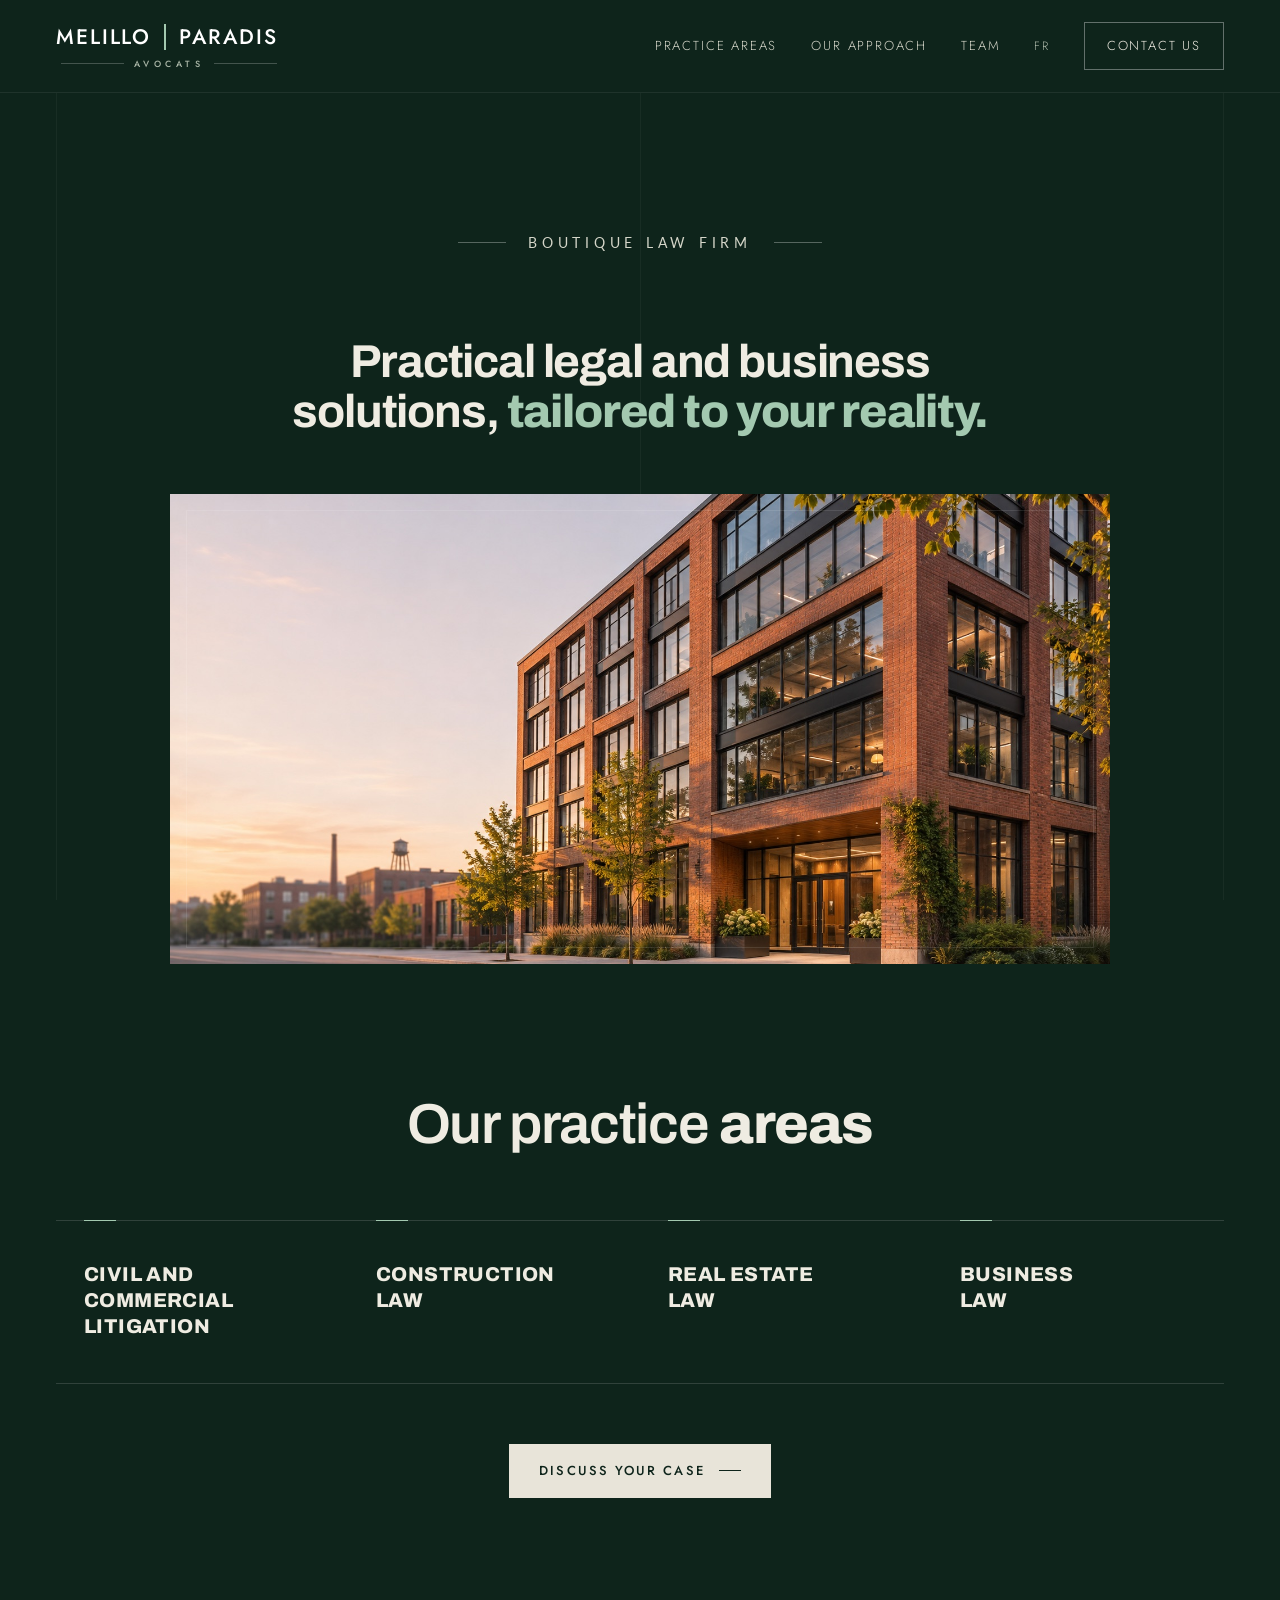
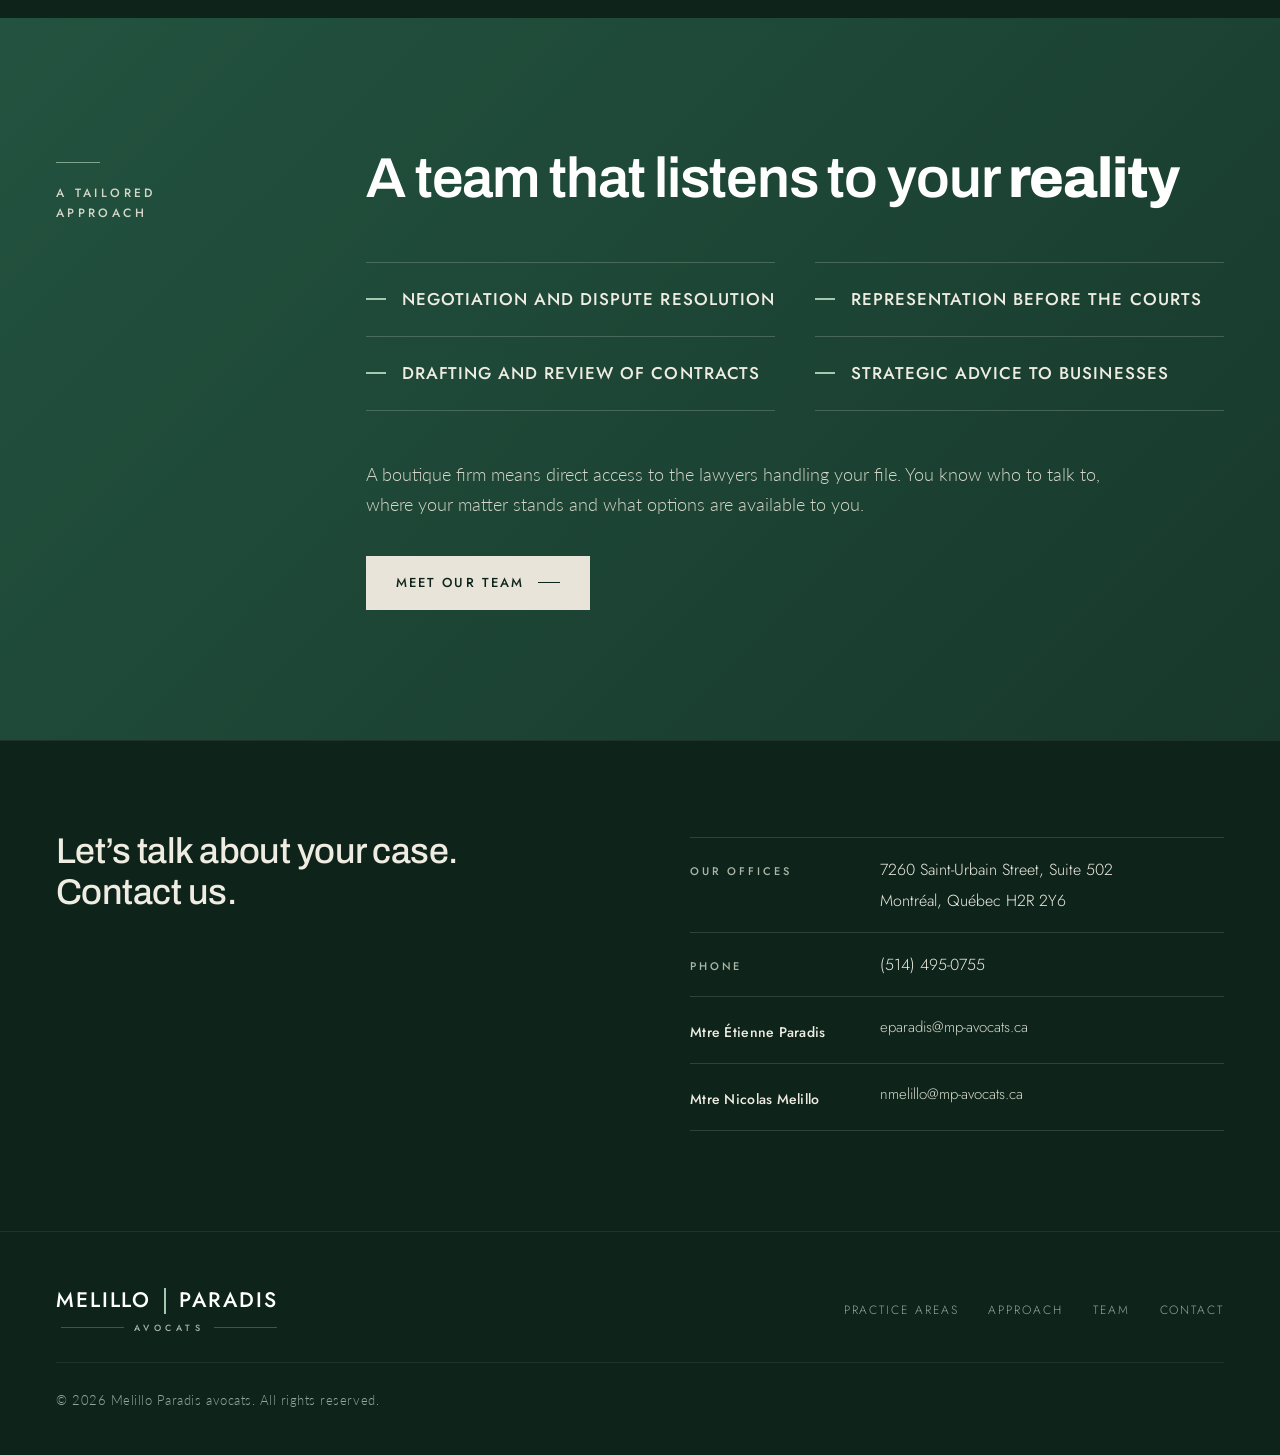
==== commit 70adc6d9: "Un seul numéro de téléphone : (514) 495-0755" ====
--- a/en/index.html
+++ b/en/index.html
@@ -98,8 +98,9 @@
       </div>
       <dl class="coords-list coords-list--people">
         <div><dt>Our offices</dt><dd><span>7260 Saint-Urbain Street, Suite 502</span><span>Montréal, Québec H2R 2Y6</span></dd></div>
-        <div><dt class="dt-name">Mtre Étienne Paradis</dt><dd><span>514 554-2049</span><a href="mailto:eparadis@mp-avocats.ca">eparadis@mp-avocats.ca</a></dd></div>
-        <div><dt class="dt-name">Mtre Nicolas Melillo</dt><dd><span>514 662-5851</span><a href="mailto:nmelillo@mp-avocats.ca">nmelillo@mp-avocats.ca</a></dd></div>
+        <div><dt>Phone</dt><dd><a href="tel:+15144950755">(514) 495-0755</a></dd></div>
+        <div><dt class="dt-name">Mtre Étienne Paradis</dt><dd><a href="mailto:eparadis@mp-avocats.ca">eparadis@mp-avocats.ca</a></dd></div>
+        <div><dt class="dt-name">Mtre Nicolas Melillo</dt><dd><a href="mailto:nmelillo@mp-avocats.ca">nmelillo@mp-avocats.ca</a></dd></div>
       </dl>
     </div>
   </section>
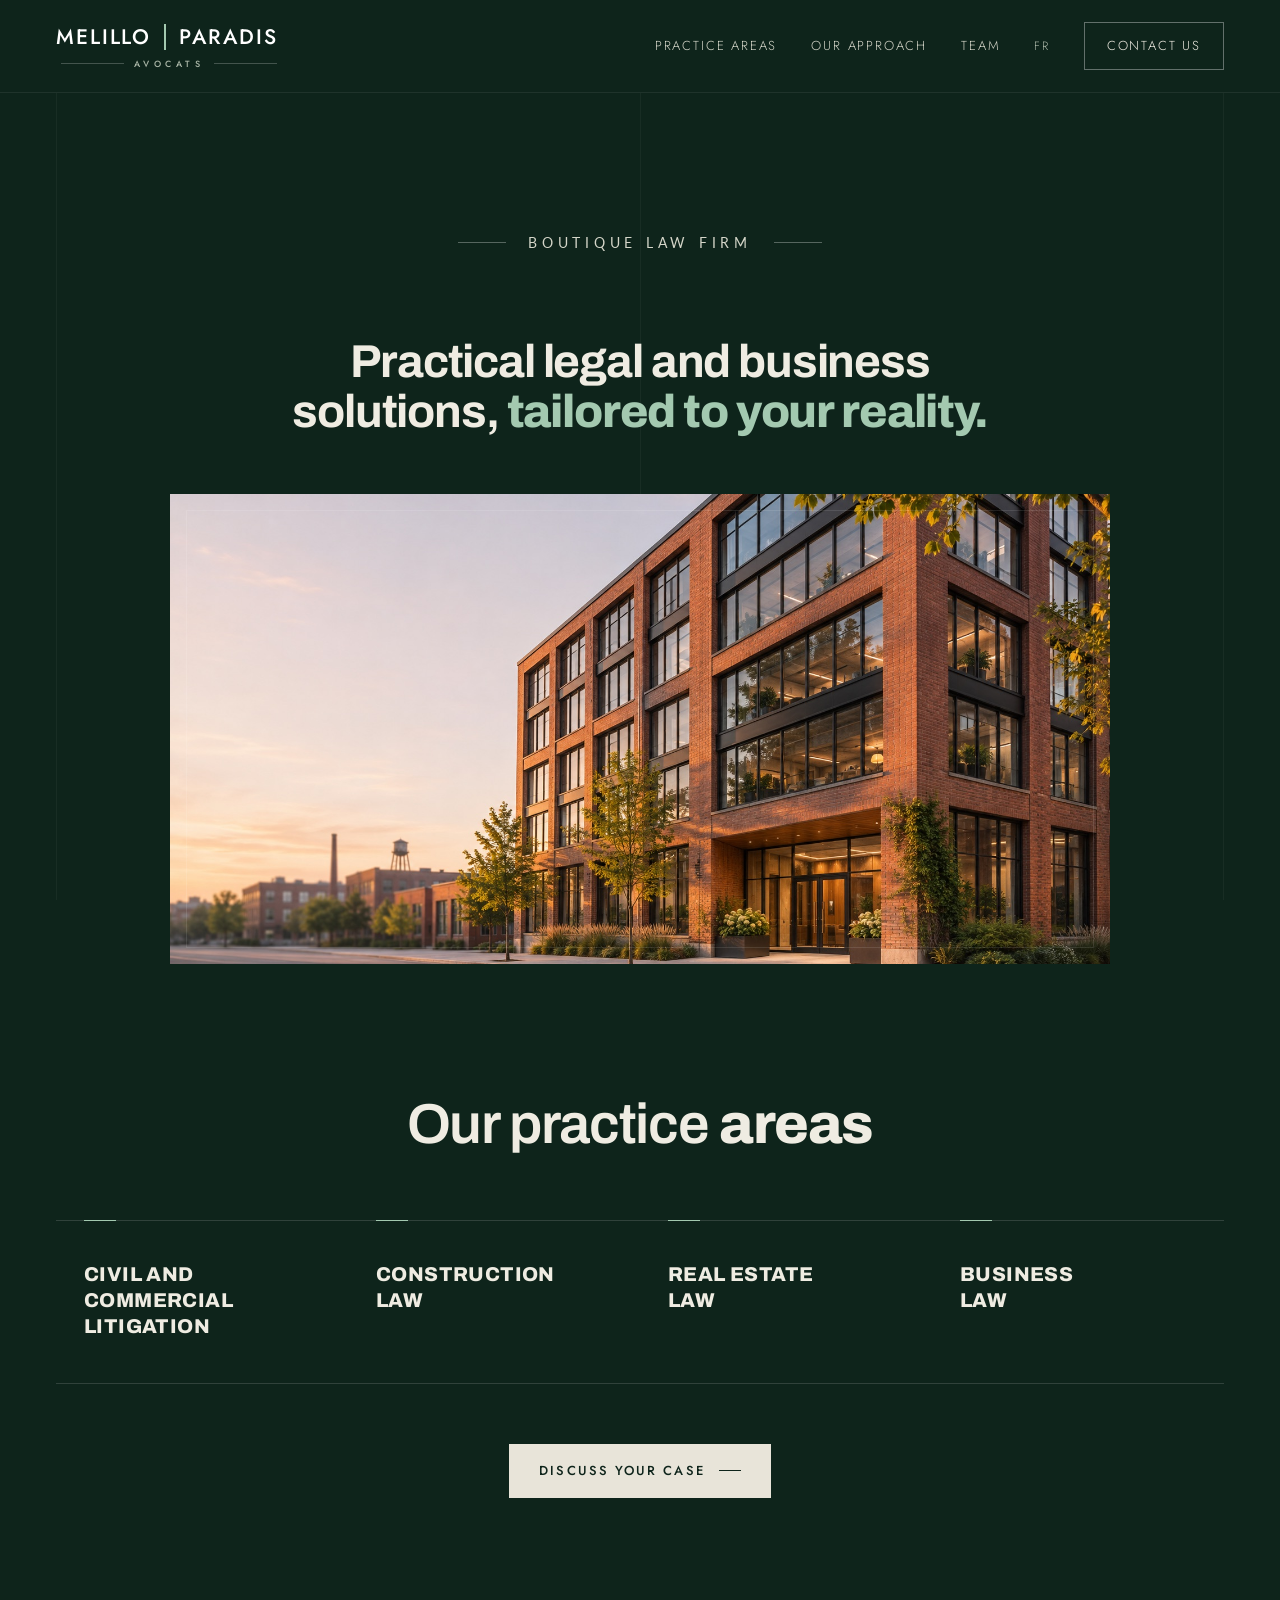
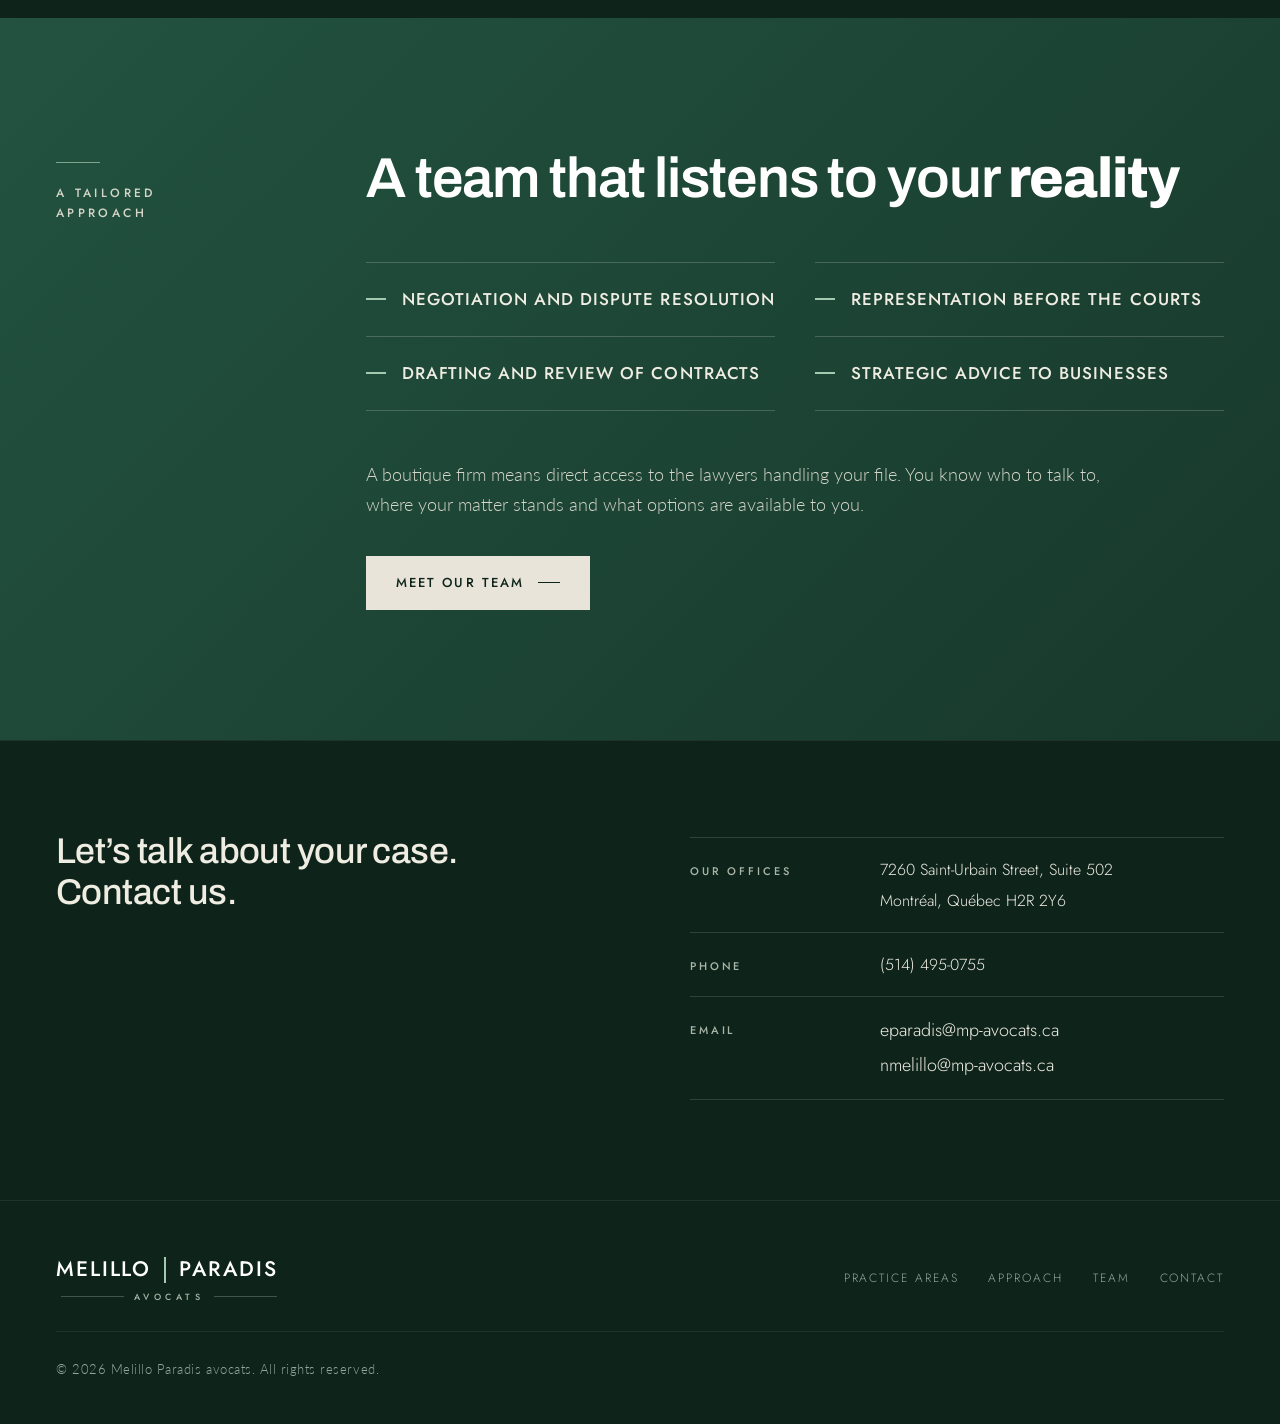
==== commit b7861af6: "Contact : courriels regroupés sous Courriels" ====
--- a/en/index.html
+++ b/en/index.html
@@ -99,8 +99,7 @@
       <dl class="coords-list coords-list--people">
         <div><dt>Our offices</dt><dd><span>7260 Saint-Urbain Street, Suite 502</span><span>Montréal, Québec H2R 2Y6</span></dd></div>
         <div><dt>Phone</dt><dd><a href="tel:+15144950755">(514) 495-0755</a></dd></div>
-        <div><dt class="dt-name">Mtre Étienne Paradis</dt><dd><a href="mailto:eparadis@mp-avocats.ca">eparadis@mp-avocats.ca</a></dd></div>
-        <div><dt class="dt-name">Mtre Nicolas Melillo</dt><dd><a href="mailto:nmelillo@mp-avocats.ca">nmelillo@mp-avocats.ca</a></dd></div>
+        <div><dt>Email</dt><dd><a href="mailto:eparadis@mp-avocats.ca">eparadis@mp-avocats.ca</a><a href="mailto:nmelillo@mp-avocats.ca">nmelillo@mp-avocats.ca</a></dd></div>
       </dl>
     </div>
   </section>
--- a/assets/style.css
+++ b/assets/style.css
@@ -600,3 +600,4 @@
 
 /* Texte justifié : biographies et réponses de la FAQ */
 .person__bio p,.faq-page details p{text-align:justify;hyphens:auto;-webkit-hyphens:auto}
+.coords-list--people dd a[href^="mailto"]{font-size:18px;color:var(--on-dark)}
